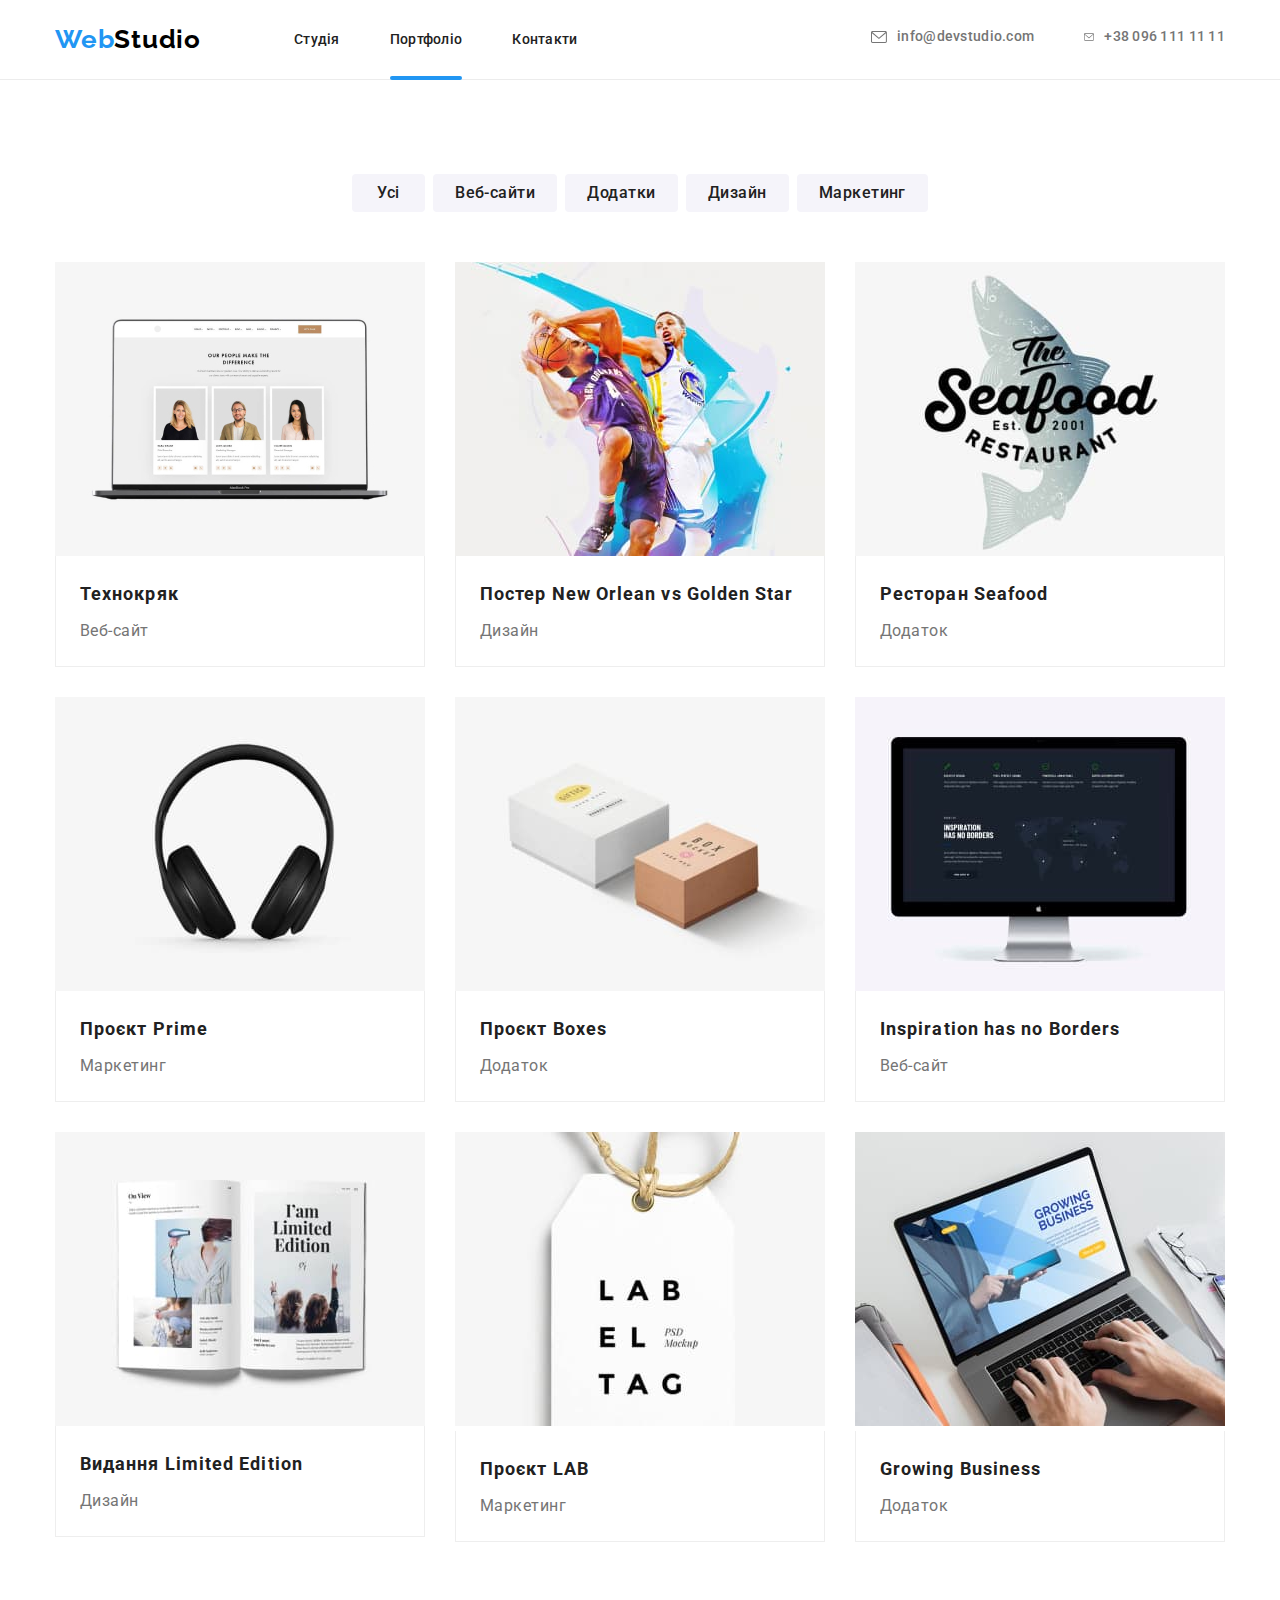
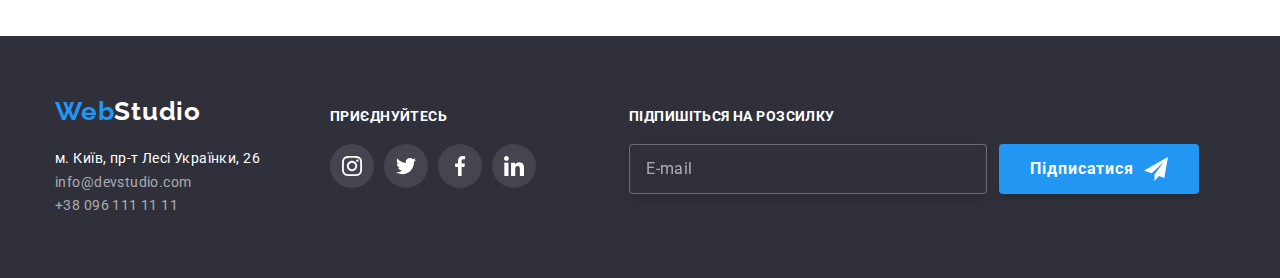
==== portfolio.html @ 24c3b8b3 "added BEM" ====
<!DOCTYPE html>
<html lang="uk">
  <head>
    <meta charset="UTF-8" />
    <meta http-equiv="X-UA-Compatible" content="IE=edge" />
    <meta name="viewport" content="width=device-width, initial-scale=1.0" />
    <title>Портфолио</title>
    <link rel="preconnect" href="https://fonts.googleapis.com" />
    <link rel="preconnect" href="https://fonts.gstatic.com" crossorigin />
    <link
      href="https://fonts.googleapis.com/css2?family=Raleway:wght@700&family=Roboto:wght@400;500;700;900&family=Tangerine:wght@700&display=swap"
      rel="stylesheet"
    />
    <link
      rel="stylesheet"
      href="https://cdnjs.cloudflare.com/ajax/libs/modern-normalize/1.1.0/modern-normalize.min.css"
    />
    <link rel="stylesheet" href="./css/styles.css" />
  </head>
  <body class="page-body">
    <!-- Шапка -->
    <header class="page-header">
      <div class="container main-nav">
        <a href="/" class="main-nav__logo logo-link">
          <span class="main-nav__logo-accent">Web</span>Studio</a
        >
        <nav class="header-nav">
          <ul class="nav-list list">
            <li class="nav-list__item">
              <a href="./index.html" class="nav-list__link link">Студія</a>
            </li>
            <li class="nav-list__item">
              <a href="/portfolio.html" class="nav-list__link link current"
                >Портфоліо</a
              >
            </li>
            <li class="nav-list__item">
              <a href="#" class="nav-list__link link">Контакти</a>
            </li>
          </ul>
        </nav>
        <ul class="contact-list list">
          <li class="contact-list__item">
            <a
              class="contact-list__mail-link contact-list__icon link"
              href="mailto:info@devstudio.com"
            >
              <svg
                class="contact-list__header-icon contact-list__icon-mail"
                width="16"
                height="12"
              >
                <use href="./images/icons.svg#icon-mail"></use>
              </svg>
              <span>info@devstudio.com</span></a
            >
          </li>
          <li class="contact-list__item">
            <a
              class="contact-list__tel-link contact-list__icon link"
              href="tel:+380961111111"
            >
              <svg
                class="contact-list__header-icon contact-list__icon-tel"
                width="16"
                height="12"
              >
                <use href="./images/icons.svg#icon-mail"></use>
              </svg>
              <span>+38 096 111 11 11</span></a
            >
          </li>
        </ul>
      </div>
    </header>
    <main>
      <!-- Герой -->
      <section class="section-progects section">
        <div class="container">
          <h1 class="section-filter-title visually-hidden">Фільтр</h1>
          <ul class="section-filter-list list">
            <li class="item">
              <button class="filter-button all link" type="button">Усі</button>
            </li>
            <li class="item">
              <button class="filter-button link" type="button">
                Веб-сайти
              </button>
            </li>
            <li class="item">
              <button class="filter-button link" type="button">Додатки</button>
            </li>
            <li class="item">
              <button class="filter-button link" type="button">Дизайн</button>
            </li>
            <li class="item">
              <button class="filter-button link" type="button">
                Маркетинг
              </button>
            </li>
          </ul>
          <ul class="progects-list list">
            <li class="progects-item-list item">
              <a class="progect-link link" href="#">
                <div class="overlay">
                  <img
                    class="progect-list-img"
                    src="./images/image1.jpg"
                    alt="Технокряк"
                    width="370"
                  />
                  <p class="overlay-text">
                    Ресурс пропонує комплексні пропозиції з різним рівнем
                    функціоналу та сервісів. Все це дозволить відвідувачу
                    отримати вичерпні відомості про компанію чи приватну особу.
                  </p>
                </div>
                <div class="img-description">
                  <h2 class="progect-list-title link">Технокряк</h2>
                  <p class="progect-list-text">Веб-сайт</p>
                </div>
              </a>
            </li>
            <li class="progects-item-list item">
              <a class="progect-link link" href="#">
                <div class="overlay">
                  <img
                    class="progect-list-img"
                    src="./images/image2.jpg"
                    alt="Постер"
                    width="370"
                  />
                  <p class="overlay-text">
                    Ресурс пропонує комплексні пропозиції з різним рівнем
                    функціоналу та сервісів. Все це дозволить відвідувачу
                    отримати вичерпні відомості про компанію чи приватну особу.
                  </p>
                </div>
                <div class="img-description">
                  <h2 class="progect-list-title link">
                    Постер New Orlean vs Golden Star
                  </h2>
                  <p class="progect-list-text">Дизайн</p>
                </div>
              </a>
            </li>
            <li class="progects-item-list item">
              <a class="progect-link link" href="#">
                <div class="overlay">
                  <img
                    class="progect-list-img"
                    src="./images/image3.jpg"
                    alt="Ресторан Seafood"
                    width="370"
                  />
                  <p class="overlay-text">
                    Ресурс пропонує комплексні пропозиції з різним рівнем
                    функціоналу та сервісів. Все це дозволить відвідувачу
                    отримати вичерпні відомості про компанію чи приватну особу.
                  </p>
                </div>
                <div class="img-description">
                  <h2 class="progect-list-title link">Ресторан Seafood</h2>
                  <p class="progect-list-text">Додаток</p>
                </div>
              </a>
            </li>
            <li class="progects-item-list item">
              <a class="progect-link link" href="#">
                <div class="overlay">
                  <img
                    class="progect-list-img"
                    src="./images/image4.jpg"
                    alt="Проєкт Prime"
                    width="370"
                  />
                  <p class="overlay-text">
                    Ресурс пропонує комплексні пропозиції з різним рівнем
                    функціоналу та сервісів. Все це дозволить відвідувачу
                    отримати вичерпні відомості про компанію чи приватну особу.
                  </p>
                </div>
                <div class="img-description">
                  <h2 class="progect-list-title link">Проєкт Prime</h2>
                  <p class="progect-list-text">Маркетинг</p>
                </div>
              </a>
            </li>
            <li class="progects-item-list item">
              <a class="progect-link link" href="#">
                <div class="overlay">
                  <img
                    class="progect-list-img"
                    src="./images/image5.jpg"
                    alt="Проєкт Boxes"
                    width="370"
                  />
                  <p class="overlay-text">
                    Ресурс пропонує комплексні пропозиції з різним рівнем
                    функціоналу та сервісів. Все це дозволить відвідувачу
                    отримати вичерпні відомості про компанію чи приватну особу.
                  </p>
                </div>
                <div class="img-description">
                  <h2 class="progect-list-title link">Проєкт Boxes</h2>
                  <p class="progect-list-text">Додаток</p>
                </div>
              </a>
            </li>
            <li class="progects-item-list item">
              <a class="progect-link link" href="#">
                <div class="overlay">
                  <img
                    class="progect-list-img"
                    src="./images/image6.jpg"
                    alt="Inspiration"
                    width="370"
                  />
                  <p class="overlay-text">
                    Ресурс пропонує комплексні пропозиції з різним рівнем
                    функціоналу та сервісів. Все це дозволить відвідувачу
                    отримати вичерпні відомості про компанію чи приватну особу.
                  </p>
                </div>
                <div class="img-description">
                  <h2 class="progect-list-title link">
                    Inspiration has no Borders
                  </h2>
                  <p class="progect-list-text">Веб-сайт</p>
                </div>
              </a>
            </li>
            <li class="progects-item-list item">
              <a class="progect-link link" href="#">
                <div class="overlay">
                  <img
                    class="progect-list-img"
                    src="./images/image7.jpg"
                    alt=""
                    width="370"
                  />
                  <p class="overlay-text">
                    Ресурс пропонує комплексні пропозиції з різним рівнем
                    функціоналу та сервісів. Все це дозволить відвідувачу
                    отримати вичерпні відомості про компанію чи приватну особу.
                  </p>
                </div>
                <div class="img-description">
                  <h2 class="progect-list-title link">
                    Видання Limited Edition
                  </h2>
                  <p class="progect-list-text">Дизайн</p>
                </div>
              </a>
            </li>
            <li class="progects-item-list item">
              <a class="progect-link link" href="/">
                <div class="overlay">
                  <img src="./images/image8.jpg" alt="Проєкт LAB" width="370" />
                  <p class="overlay-text">
                    Ресурс пропонує комплексні пропозиції з різним рівнем
                    функціоналу та сервісів. Все це дозволить відвідувачу
                    отримати вичерпні відомості про компанію чи приватну особу.
                  </p>
                </div>
                <div class="img-description">
                  <h2 class="progect-list-title">Проєкт LAB</h2>
                  <p class="progect-list-text">Маркетинг</p>
                </div>
              </a>
            </li>
            <li class="progects-item-list item">
              <a class="progect-link link" href="#">
                <div class="overlay">
                  <img
                    src="./images/image9.jpg"
                    alt="Growing Business"
                    width="370"
                  />
                  <p class="overlay-text">
                    Ресурс пропонує комплексні пропозиції з різним рівнем
                    функціоналу та сервісів. Все це дозволить відвідувачу
                    отримати вичерпні відомості про компанію чи приватну особу.
                  </p>
                </div>
                <div class="img-description">
                  <h2 class="progect-list-title link">Growing Business</h2>
                  <p class="progect-list-text">Додаток</p>
                </div>
              </a>
            </li>
          </ul>
        </div>
      </section>
    </main>

    <footer class="page-footer">
      <div class="container">
        <div class="page-footer__address-block">
          <a href="/" class="page-footer__logo-link logo-link">
            <span class="page-footer__logo-accent">Web</span
            ><span class="page-footer__second-part-logo">Studio</span>
          </a>
          <address class="footer-address">
            <ul class="footer-address__list list">
              <li>
                <a
                  class="footer-address__text-link link"
                  href="https://goo.gl/maps/xzUhMAHxMRx1ZoJVA"
                  target="_blank"
                  rel="noopener noreferrer nofollow"
                  >м. Київ, пр-т Лесі Українки, 26</a
                >
              </li>
              <li>
                <a
                  class="footer-address__mail-link link"
                  href="mailto:info@devstudio.com"
                  >info@devstudio.com</a
                >
              </li>
              <li>
                <a
                  class="footer-address__tel-link link"
                  href="tel:+380961111111"
                  >+38 096 111 11 11</a
                >
              </li>
            </ul>
          </address>
        </div>
        <div class="footer-icons">
          <h2 class="footer-icon-text">приєднуйтесь</h2>
          <ul class="footer-list list">
            <li class="icon-list list">
              <a class="icon-link link" href="">
                <svg
                  class="social-icons__icon social-icons__icon--white"
                  width="20"
                  height="20"
                >
                  <use href="./images/icons.svg#icon-instagram"></use>
                </svg>
              </a>
            </li>
            <li class="icon-list list">
              <a class="icon-link link" href="">
                <svg
                  class="social-icons__icon social-icons__icon--white"
                  width="20"
                  height="20"
                >
                  <use href="./images/icons.svg#icon-twitter"></use>
                </svg>
              </a>
            </li>
            <li class="icon-list list">
              <a class="icon-link link" href="">
                <svg
                  class="social-icons__icon social-icons__icon--white"
                  width="20"
                  height="20"
                >
                  <use href="./images/icons.svg#icon-facebook"></use>
                </svg>
              </a>
            </li>
            <li class="icon-list list">
              <a class="icon-link link" href="">
                <svg
                  class="social-icons__icon social-icons__icon--white"
                  width="20"
                  height="20"
                >
                  <use href="./images/icons.svg#icon-linkedin"></use>
                </svg>
              </a>
            </li>
          </ul>
        </div>
        <div class="footer-join">
          <h2 class="footer-join-text">Підпишіться на розсилку</h2>
          <div class="input-field">
            <input type="email" placeholder="E-mail" class="input-footer" />
            <button type="button" class="button button-join">
              <span class="text-join">Підписатися</span>
              <svg class="footer-icon-send" width="24" height="24">
                <use href="./images/icons.svg#icon-send"></use>
              </svg>
            </button>
          </div>
        </div>
      </div>
    </footer>
  </body>
</html>
---- css/styles.css ----
/* основной цвет текста #212121 */
/* вторичный цвет текста #757575  */
/* акцент #2196F3  */
/* черный #000000 */
/* белый основной #FFFFFF  */
/* белый вторичный  rgba(255, 255, 255, 0.6) */
/* вторичный цвет фона #F5F4FA */
/* основной цвет фона  #F5F5F5 */
/*вторичный цвет фона для героя #2F303A */

/* General styles */
:root {
  --primary-text-color: #212121;
  --secondary-text-color: #757575;
  --accent-color: #2196f3;
  --primary-bg-color: #f5f5f5;
  --secondary-bg-color: #f5f4fa;
  --tertiary-bg-color: #2f303a;
  --primary-white-color: #ffffff;
  --primary-black-color: #000000;
  --secondary-white-color: rgba(255, 255, 255, 0.6);
  --specific-ident: 10px;
  --img-ident: 30px;
  --icon-bg: #afb1b8;
  --border: 1px solid #eeeeee;
}
h1,
h2,
h3,
p {
  margin: 0;
}

.page-body {
  color: var(--primary-text-color);
  font-family: "Roboto", sans-serif;
}
.container {
  max-width: 1200px;
  margin: 0 auto;
  padding-left: 15px;
  padding-right: 15px;
}

.section {
  padding: 94px 0;
}

.link,
.logo-link {
  text-decoration: none;
}

.list {
  list-style: none;
  padding-left: 0;
  margin: 0;
}

/* Main nav */

.main-nav {
  display: flex;
  align-items: center;
  white-space: nowrap;
}

.page-header {
  border-bottom: 1px solid #ececec;
}
.page-header .container {
  background-color: var(--primary-white-color);
}

.nav-list__link {
  color: var(--accent-color);
  position: relative;
}

.current.nav-list__link::after {
  content: "";
  display: block;
  height: 4px;
  width: 100%;
  position: absolute;
  bottom: -1px;

  background-color: var(--accent-color);
  border-radius: 2px;
}

/* Logo */
.main-nav__logo {
  font-weight: 700;
  font-size: 26px;
  line-height: 1.19;

  letter-spacing: 0.03em;
  color: var(--primary-black-color);
  font-family: "Raleway";
  font-style: normal;
}

.main-nav__logo-accent {
  color: var(--accent-color);
}

/* Header-nav */

.nav-list {
  display: flex;
  margin-left: 93px;
}

.nav-list .nav-list__item:not(:last-child) {
  margin-right: 50px;
}

.nav-list__link {
  display: block;
  padding-top: 32px;
  padding-bottom: 31px;

  font-weight: 500;
  font-size: 14px;
  line-height: 1.14;
  letter-spacing: 0.02em;
  color: var(--primary-text-color);

  transition: color 250ms cubic-bezier(0.4, 0, 0.2, 1);
}
.link:hover {
  color: var(--accent-color);
}
.link:focus {
  color: var(--accent-color);
}

/* Contacts */

.contact-list {
  display: flex;
  margin-left: auto;
}

.contact-list__tel-link {
  padding-left: 50px;
}

.contact-list__mail-link,
.contact-list__tel-link {
  font-weight: 500;
  font-size: 14px;
  line-height: 1.14;
  letter-spacing: 0.02em;
  color: var(--secondary-text-color);
}

.header-portfolio {
  background-color: var(--primary-white-color);
}

.contact-list__header-icon {
  margin-right: 10px;
  align-self: center;
}
.contact-list__icon-mail {
  width: 16px;
  height: 12px;
}
.contact-list__icon-tel {
  width: 10px;
  height: 16px;
}

.contact-list__icon {
  display: inline-flex;
  fill: var(--secondary-text-color);
  transition: color 250ms cubic-bezier(0.4, 0, 0.2, 1),
    fill 250ms cubic-bezier(0.4, 0, 0.2, 1);
}

.contact-list__icon:hover,
.contact-list__icon:focus {
  fill: var(--accent-color);
}
/* Hero */

.hero.centered {
  max-width: 1600px;
  margin: 0 auto;

  background-color: var(--tertiary-bg-color);
  text-align: center;
  padding: 200px 0;
  background-image: linear-gradient(
      to right,
      rgba(47, 48, 58, 0.4),
      rgba(47, 48, 58, 0.4)
    ),
    url(../images/hero-bg.jpg);
  background-position: center;
  background-repeat: no-repeat;
}

.visually-hidden {
  position: absolute;
  white-space: nowrap;
  width: 1px;
  height: 1px;
  overflow: hidden;
  border: 0;
  padding: 0;
  clip: rect(0 0 0 0);
  clip-path: inset(50%);
  margin: -1px;
}

.hero__title {
  font-weight: 900;
  font-size: 44px;
  line-height: 1.36;
  text-align: center;
  letter-spacing: 0.06em;
  text-transform: uppercase;
  color: var(--primary-white-color);

  margin: 0 auto 30px;
  max-width: 696px;
}

.button {
  background-color: var(--accent-color);
  border: none;
}
.hero__button {
  font-weight: 700;
  font-size: 16px;
  line-height: 1.88;

  align-items: center;
  letter-spacing: 0.06em;
  color: var(--primary-white-color);
  font-family: inherit;

  padding: 10px 32px;
  min-width: 216px;
  border-radius: 4px;
  margin: auto;

  box-shadow: 0px 4px 4px rgba(0, 0, 0, 0.15);
  border-radius: 4px;
  cursor: pointer;
}

/* Features */

.features-icons {
  display: flex;
  height: 120px;
  width: 270px;
  background-color: var(--secondary-bg-color);
  justify-content: center;
  align-items: center;
  margin-bottom: 30px;
}

.features-icons__icon {
  display: inline-block;
}

.section-features__list {
  display: flex;
}

.section-features__list .section-features__item:not(:last-child) {
  margin-right: 30px;
}

.section-features__title {
  font-size: 14px;
  line-height: 1.14;
  letter-spacing: 0.03em;
  text-transform: uppercase;
  color: var(--primary-text-color);
  margin-top: 0;
  margin-bottom: var(--specific-ident);
}

.section-features__text {
  font-size: 14px;
  line-height: 1.71;
  letter-spacing: 0.03em;
  color: var(--secondary-text-color);
}

/* Section Work */
.section-work {
  padding-top: 0;
}

.section-work__list {
  display: flex;
  padding-top: 0;
}

.section-work__list .section-work__item:not(:last-child) {
  margin-right: 30px;
}

.section-work__title {
  font-size: 36px;
  line-height: 1.17;
  text-align: center;
  letter-spacing: 0.03em;
  color: var(--primary-text-color);

  margin-bottom: 50px;
}

.section-work__img {
  display: block;
}

.thumb {
  position: relative;
}

.section-work__img-title {
  position: absolute;
  bottom: 0;

  display: flex;
  align-items: center;
  justify-content: center;
  width: 370px;
  height: 70px;
  background-color: rgba(47, 48, 58, 0.8);

  font-weight: 700;
  font-size: 14px;
  line-height: 1.1428px;
  text-align: center;
  letter-spacing: 0.03em;
  text-transform: uppercase;

  color: var(--primary-white-color);
}

/* Our team */

.section-team {
  background-color: var(--secondary-bg-color);
}

.team-list {
  display: flex;
}

.team-list .social-icons {
  display: flex;
  justify-content: center;
  margin-bottom: 30px;
}

.social-icons__icon {
  fill: var(--icon-bg);
}

.team-list .social-icons__item {
  width: 44px;
  height: 44px;
}

.team-list .social-icons__link {
  width: 100%;
  height: 100%;
  display: flex;
  align-items: center;
  justify-content: center;
  border-radius: 50%;
  background-color: var(--primary-white-color);

  transition: background-color 250ms cubic-bezier(0.4, 0, 0.2, 1),
    fill 250ms cubic-bezier(0.4, 0, 0.2, 1);
}

.social-icons .social-icons__link:hover,
.social-icons .social-icons__link:focus {
  background-color: var(--accent-color);
}
.social-icons__link:hover .social-icons__icon,
.social-icons__link:focus .social-icons__icon {
  fill: var(--primary-white-color);
}

.team-list .social-icons__item:not(:last-child) {
  margin-right: 10px;
}

.team-list .team-list__item:not(:last-child) {
  margin-right: 30px;
}

.section-team .centered {
  padding-top: 94px;
  padding-bottom: 94px;
  text-align: center;
}
.section-team__title {
  font-size: 36px;
  line-height: 1.17;
  text-align: center;
  letter-spacing: 0.03em;
  color: var(--primary-text-color);
  margin-bottom: 50px;
}

.team-list__img {
  margin-bottom: var(--img-ident);
}

.team-list__pre-title {
  font-weight: 500;
  font-size: 16px;
  line-height: 1.19;
  text-align: center;
  letter-spacing: 0.03em;
  color: var(--primary-text-color);

  margin-bottom: var(--specific-ident);
}

.team-list__text {
  font-size: 16px;
  line-height: 1.19;
  text-align: center;
  letter-spacing: 0.03em;
  color: var(--secondary-text-color);

  padding-bottom: 16px;
}

.team-list__item {
  background-color: var(--primary-white-color);
  box-shadow: 0px 1px 3px rgba(0, 0, 0, 0.12), 0px 1px 1px rgba(0, 0, 0, 0.14),
    0px 2px 1px rgba(0, 0, 0, 0.2);
  border-radius: 0px 0px 4px 4px;
}

/* Clietns */

.clients.centered {
  padding: 94px 0;
}

.clients .clients__title {
  font-size: 36px;
  line-height: 1.16;
  text-align: center;
  letter-spacing: 0.03em;
  color: var(--primary-text-color);
  margin-bottom: 50px;
}

.cliets-list {
  display: flex;
  justify-content: center;
}

.clients-list__link {
  display: flex;
  width: 170px;
  height: 92px;
  border: 1px solid #afb1b8;
  border-radius: 4px;
  justify-content: center;
  align-items: center;
  fill: var(--icon-bg);

  transition: fill 250ms cubic-bezier(0.4, 0, 0.2, 1);
}

.clients-list__link:hover,
.clients-list__link:focus {
  fill: #2196f3;
  border: 1px solid #2196f3;
  border-radius: 4px;
}

.clients-list__item:not(:last-child) {
  margin-right: 30px;
}

/* footer */
.page-footer {
  background: var(--tertiary-bg-color);
  padding-top: 60px;
  padding-bottom: 60px;
}

.page-footer__logo-link {
  font-family: "Raleway";
  font-style: normal;
  font-weight: 700;
  font-size: 26px;
  line-height: 1.19;
  letter-spacing: 0.03em;
}

.page-footer__logo-accent {
  color: var(--accent-color);
}
.page-footer__second-part-logo {
  color: var(--primary-white-color);
}

.page-footer__address-block {
  margin-right: 70px;
}

.footer-address {
  font-family: "Roboto";
  font-style: normal;
  padding-top: 20px;
}

.footer-address__text-link {
  font-weight: 400;
  font-size: 14px;
  line-height: 1.71;
  letter-spacing: 0.03em;
  color: var(--primary-white-color);
}

.footer-address__mail-link {
  font-weight: 400;
  font-size: 14px;
  line-height: 1.71;

  letter-spacing: 0.03em;
  color: var(--secondary-white-color);

  margin-bottom: 9px;
}

.footer-address__tel-link {
  font-weight: 400;
  font-size: 14px;
  line-height: 1.71;

  letter-spacing: 0.03em;
  color: var(--secondary-white-color);
  margin-bottom: 60px;
}

.footer-icon-text {
  font-family: "Roboto";
  font-style: normal;
  font-weight: 700;
  font-size: 14px;
  line-height: 16px;
  letter-spacing: 0.03em;
  text-transform: uppercase;
  color: var(--primary-white-color);

  margin-bottom: 20px;
}

.footer-list {
  display: flex;
}

.footer-list .icon-list:not(:last-child) {
  margin-right: 10px;
}

.footer-list .icon-link {
  width: 44px;
  height: 44px;
  display: flex;
  background-color: rgba(255, 255, 255, 0.1);
  align-items: center;
  justify-content: center;
  border-radius: 50%;

  transition: background-color 250ms cubic-bezier(0.4, 0, 0.2, 1),
    fill 250ms cubic-bezier(0.4, 0, 0.2, 1);
}

.page-footer .container {
  display: flex;
}

.footer-icons {
  padding-top: 12px;
  margin-right: 93px;
}

.social-icons__icon--white {
  fill: var(--primary-white-color);
}

.icon-link:hover .social-icon,
.icon-link:focus .social-icon {
  fill: var(--primary-white-color);
}
.icon-link:hover,
.icon-link:focus {
  background-color: var(--accent-color);
}
/* Portfolio */

.section-filter-list {
  display: flex;
  justify-content: center;
  margin-bottom: 50px;
}
.section-filter-list .item:not(:last-child) {
  margin-right: 8px;
}

.filter-button {
  background: var(--secondary-bg-color);
  font-weight: 500;
  font-size: 16px;
  line-height: 1.63;
  text-align: center;
  letter-spacing: 0.03em;
  color: var(--primary-text-color);

  border: none;
  cursor: pointer;

  min-width: 73px;
  padding: 6px 22px;

  background: #f5f4fa;
  border-radius: 4px;
}

.filter-button.link {
  color: var(--primary-text-color);
  background-color: #f5f4fa;
  transition: color 250ms cubic-bezier(0.4, 0, 0.2, 1),
    background-color 250ms cubic-bezier(0.4, 0, 0.2, 1);
}

.filter-button.link:hover,
.filter-button.link:focus {
  background-color: var(--accent-color);
  color: var(--primary-white-color);
  box-shadow: 0px 3px 1px rgba(0, 0, 0, 0.1), 0px 1px 2px rgba(0, 0, 0, 0.08),
    0px 2px 2px rgba(0, 0, 0, 0.12);
  border-radius: 4px;
}

/* Progects */

.section-progects {
  background-color: var(--primary-white-color);
}

.progects-list {
  display: flex;
  flex-wrap: wrap;
  width: 1170px;
  margin: auto;
}

.progects-list .item {
  width: calc((100% - 60px) / 3);
  margin-bottom: 30px;
  margin-right: 30px;
  width: 370px;
}

.progects-list .item:nth-child(3n) {
  margin-right: 0;
}

.progects-list .item:nth-last-child(-n + 3) {
  margin-bottom: 0;
}

.progects-item-list:hover,
.progects-item-list:focus {
  box-shadow: 0px 1px 1px rgba(0, 0, 0, 0.12), 0px 4px 4px rgba(0, 0, 0, 0.06),
    1px 4px 6px rgba(0, 0, 0, 0.16);
}

.progects-item-list {
  background-color: var(--primary-white-color);
}

.img-description {
  padding: 20px 24px;
  border-bottom: var(--border);
  border-left: var(--border);
  border-right: var(--border);
}

.overlay {
  display: block;
  position: relative;
  overflow: hidden;
}

.progect-list-img {
  display: block;
}

.overlay-text {
  position: absolute;
  width: 370px;
  height: 294px;
  padding: 63px 24px;

  bottom: 0;
  left: 0;
  font-size: 18px;
  line-height: 1.5555;
  letter-spacing: 0.03em;
  color: var(--primary-white-color);
  background-color: rgba(33, 150, 243, 0.9);
  transform: translateY(100%);
  transition: transform 250ms cubic-bezier(0.4, 0, 0.2, 1);
}

.progects-list .progect-link:hover .overlay-text,
.progects-list .progect-link:focus .overlay-text {
  transform: translateY(0);
  transition: transform 250ms cubic-bezier(0.4, 0, 0.2, 1);
}

.progect-list-title {
  font-size: 18px;
  line-height: 2;
  letter-spacing: 0.06em;
  color: var(--primary-text-color);

  margin-bottom: 4px;
}

.progect-list-text {
  font-size: 16px;
  line-height: 1.88;
  letter-spacing: 0.03em;
  color: var(--secondary-text-color);
}

.modal-backdrop {
  position: fixed;
  top: 0;
  bottom: 0;
  left: 0;
  right: 0;
  background-color: rgba(0, 0, 0, 0.2);
  transition: opacity 250ms cubic-bezier(0.4, 0, 0.2, 1),
    visibility 250ms cubic-bezier(0.4, 0, 0.2, 1);
}

.modal {
  width: 528px;
  height: 581px;
  top: 50%;
  left: 50%;
  position: relative;

  background-color: var(--primary-white-color);
  border-radius: 4px;
  box-shadow: 0px 1px 3px rgba(0, 0, 0, 0.12), 0px 1px 1px rgba(0, 0, 0, 0.14),
    0px 2px 1px rgba(0, 0, 0, 0.2);
  transform: translate(-50%, -50%) scale(1);
  transition: transform 250ms cubic-bezier(0.4, 0, 0.2, 1);
}

.modal-backdrop .is-hidden .modal {
  transform: translate(-50%, -50%) scale(0.5);
}

.modal .close-sign {
  position: absolute;
  display: flex;
  width: 30px;
  height: 30px;
  border: 1px solid rgba(0, 0, 0, 0.1);
  border-radius: 50%;
  justify-content: center;
  align-items: center;
  cursor: pointer;
  right: 8px;
  top: 8px;
  transition: fill 250ms cubic-bezier(0.4, 0, 0.2, 1);
}

.close-sign:hover {
  fill: #2196f3;
}

.is-hidden {
  visibility: hidden;
  opacity: 0;
  pointer-events: none;
}

.modal-form {
  padding: 40px;
}

.modal-text {
  font-weight: 700;
  font-size: 20px;
  line-height: 1.15;
  text-align: center;
  letter-spacing: 0.03em;

  margin-bottom: 30px;
}

.modal-input {
  width: 100%;
  height: 40px;
  margin-bottom: 28px;
  padding: 11px 12px;

  font-size: 12px;
  line-height: 1.1666;
  letter-spacing: 0.01em;
  color: var(--primary-text-color);

  border: 1px solid rgba(33, 33, 33, 0.2);
  border-radius: 4px;
  padding-left: 30px;
  transition: border 250ms cubic-bezier(0.4, 0, 0.2, 1);
}

.modal-input:focus {
  outline-style: none;
  border: 1px solid var(--accent-color);
}

.modal-input:focus + .input-icon {
  fill: var(--accent-color);
}

.modal-button {
  display: flex;
  align-items: center;
  justify-content: center;
  margin: auto;
  padding-top: 10px;
  padding-right: 52px;
  padding-bottom: 10px;
  padding-left: 52px;

  font-weight: 700;
  font-size: 16px;
  line-height: 1.87;
  letter-spacing: 0.06em;
  color: var(--primary-white-color);
  background-color: var(--accent-color);
  box-shadow: 0px 4px 4px rgba(0, 0, 0, 0.15);
  border-radius: 4px;
  border: none;
  cursor: pointer;
}

.modal-label {
  display: block;
  margin-bottom: 4px;
  font-size: 12px;
  line-height: 1.1666;
  letter-spacing: 0.01em;
  color: var(--secondary-text-color);
}

.modal-textarea {
  padding: 12px 16px;
  width: 100%;
  height: 120px;
  resize: none;
  border: 1px solid rgba(33, 33, 33, 0.2);
  border-radius: 4px;
  margin-bottom: 20px;
  transition: border 250ms cubic-bezier(0.4, 0, 0.2, 1);

  font-size: 12px;
  line-height: 1.1666;
  letter-spacing: 0.01em;
  color: var(--primary-text-color);
}

.modal-textarea::placeholder {
  font-size: 12px;
  line-height: 1.1666;
  letter-spacing: 0.01em;
  color: rgba(117, 117, 117, 0.5);
}

.input-wrapper {
  position: relative;
  margin-bottom: 10px;
}

.input-wrapper input {
  margin-bottom: 0;
}

.input-icon {
  position: absolute;
  left: 12px;
  top: 50%;
  transform: translateY(-50%);
  transition: fill 250ms cubic-bezier(0.4, 0, 0.2, 1);
}

.modal-textarea:focus {
  outline-style: none;
  border: 1px solid var(--accent-color);
}

.checkbox-agree {
  font-size: 14px;
  line-height: 1.7142;
  letter-spacing: 0.03em;
  color: var(--secondary-text-color);
}

.checkbox-agree {
  display: flex;
  align-items: center;
}
.checkbox-agree::before {
  display: flex;
  content: "";
  width: 16px;
  height: 15px;
  border: 2px solid var(--primary-text-color);
  border-radius: 2px;

  margin-right: 8px;
}
.checkbox-agree .checkbox-link {
  color: var(--accent-color);
}

.check-line input:checked + .checkbox-agree::before {
  background-color: var(--accent-color);
  border: none;
  background-image: url(../images/icon-check.svg);
  background-repeat: no-repeat;
  background-position: center;
}

.footer-join {
  padding-top: 12px;
}

.footer-join-text {
  font-size: 14px;
  line-height: 1.1428;
  letter-spacing: 0.03em;
  text-transform: uppercase;
  color: var(--primary-white-color);
  margin-bottom: 20px;
}

.input-footer {
  width: 358px;
  height: 50px;
  background-color: var(--tertiary-bg-color);
  outline-style: none;
  border: 1px solid rgba(255, 255, 255, 0.3);
  filter: drop-shadow(0px 4px 4px rgba(0, 0, 0, 0.15));
  border-radius: 4px;
  padding: 15px 16px;
  margin-right: 12px;

  font-size: 16px;
  line-height: 1.875;
  letter-spacing: 0.06em;
  color: var(--primary-white-color);
  transition: border 250ms cubic-bezier(0.4, 0, 0.2, 1);
}

.input-footer:focus {
  border: 1px solid var(--accent-color);
}

.input-footer::placeholder {
  font-size: 16px;
  line-height: 1.25;
  align-items: center;
  letter-spacing: 0.03em;
  color: rgba(255, 255, 255, 0.6);
}

.button-join {
  display: flex;
  justify-content: center;
  align-items: center;
  min-width: 200px;
  height: 50px;
  background: #2196f3;
  box-shadow: 0px 4px 4px rgba(0, 0, 0, 0.15);
  border-radius: 4px;
  cursor: pointer;
}

.text-join {
  font-weight: 700;
  font-size: 16px;
  line-height: 1.875;
  letter-spacing: 0.06em;
  color: var(--primary-white-color);
  padding-right: 10px;
}

.input-field {
  display: flex;
}
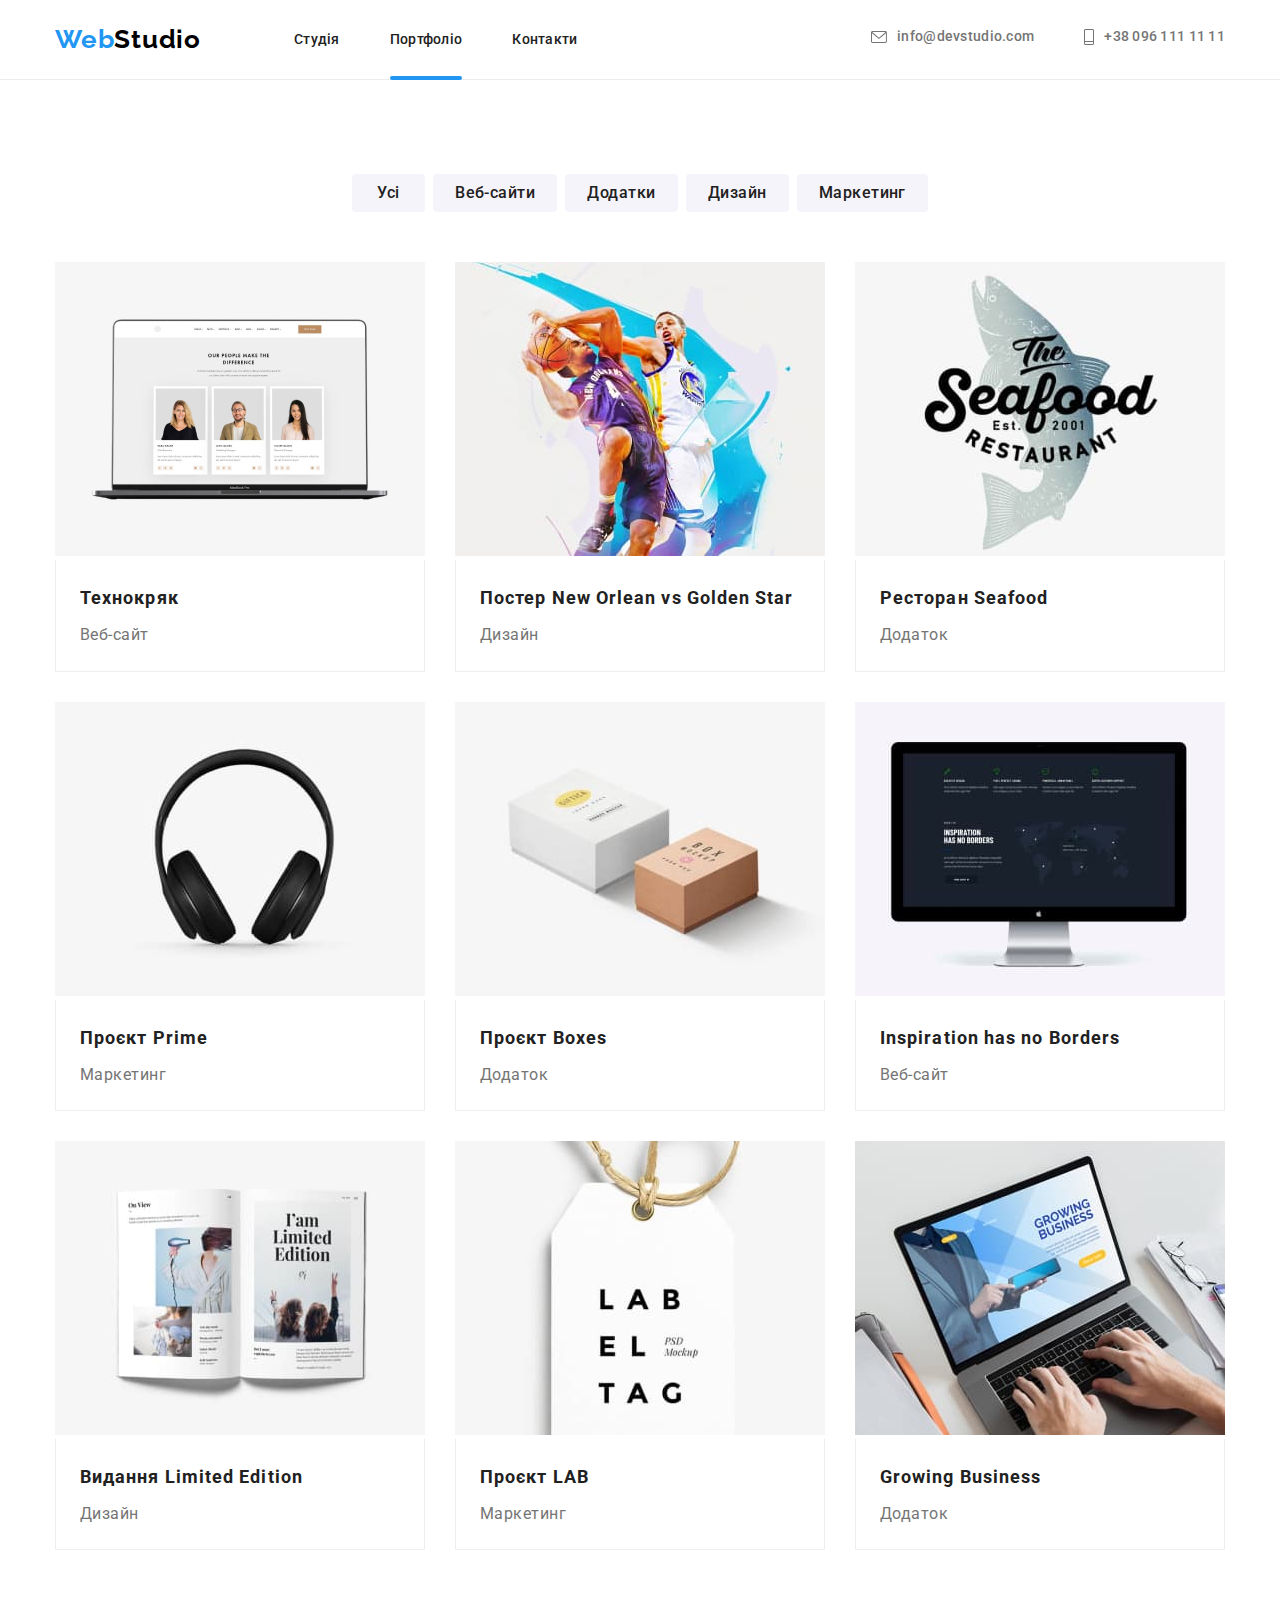
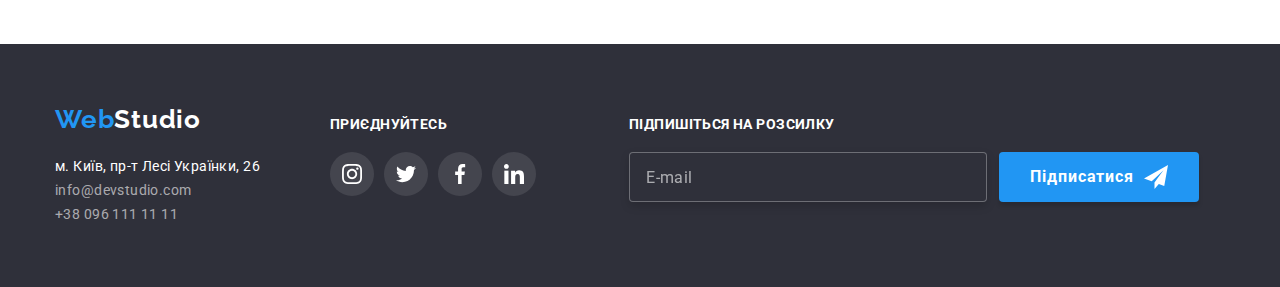
==== commit 6ed4f00c: "added BEM-classes" ====
--- a/portfolio.html
+++ b/portfolio.html
@@ -65,7 +65,7 @@
                 width="16"
                 height="12"
               >
-                <use href="./images/icons.svg#icon-mail"></use>
+                <use href="./images/icons.svg#icon-tel"></use>
               </svg>
               <span>+38 096 111 11 11</span></a
             >
@@ -75,217 +75,229 @@
     </header>
     <main>
       <!-- Герой -->
-      <section class="section-progects section">
+      <section class="progects section">
         <div class="container">
-          <h1 class="section-filter-title visually-hidden">Фільтр</h1>
-          <ul class="section-filter-list list">
-            <li class="item">
-              <button class="filter-button all link" type="button">Усі</button>
-            </li>
-            <li class="item">
-              <button class="filter-button link" type="button">
+          <h1 class="filter-title visually-hidden">Фільтр</h1>
+          <ul class="filter-list list">
+            <li class="filter-list__item">
+              <button class="filter-list__button all link" type="button">
+                Усі
+              </button>
+            </li>
+            <li class="filter-list__item">
+              <button class="filter-list__button link" type="button">
                 Веб-сайти
               </button>
             </li>
-            <li class="item">
-              <button class="filter-button link" type="button">Додатки</button>
-            </li>
-            <li class="item">
-              <button class="filter-button link" type="button">Дизайн</button>
-            </li>
-            <li class="item">
-              <button class="filter-button link" type="button">
+            <li class="filter-list__item">
+              <button class="filter-list__button link" type="button">
+                Додатки
+              </button>
+            </li>
+            <li class="filter-list__item">
+              <button class="filter-list__button link" type="button">
+                Дизайн
+              </button>
+            </li>
+            <li class="filter-list__item">
+              <button class="filter-list__button link" type="button">
                 Маркетинг
               </button>
             </li>
           </ul>
           <ul class="progects-list list">
-            <li class="progects-item-list item">
-              <a class="progect-link link" href="#">
-                <div class="overlay">
-                  <img
-                    class="progect-list-img"
+            <li class="progects-list__item">
+              <a class="progects-list__link link" href="#">
+                <div class="overlay">
+                  <img
+                    class="overlay__img"
                     src="./images/image1.jpg"
                     alt="Технокряк"
                     width="370"
                   />
-                  <p class="overlay-text">
-                    Ресурс пропонує комплексні пропозиції з різним рівнем
-                    функціоналу та сервісів. Все це дозволить відвідувачу
-                    отримати вичерпні відомості про компанію чи приватну особу.
-                  </p>
-                </div>
-                <div class="img-description">
-                  <h2 class="progect-list-title link">Технокряк</h2>
-                  <p class="progect-list-text">Веб-сайт</p>
-                </div>
-              </a>
-            </li>
-            <li class="progects-item-list item">
-              <a class="progect-link link" href="#">
-                <div class="overlay">
-                  <img
-                    class="progect-list-img"
+                  <p class="overlay__text">
+                    Ресурс пропонує комплексні пропозиції з різним рівнем
+                    функціоналу та сервісів. Все це дозволить відвідувачу
+                    отримати вичерпні відомості про компанію чи приватну особу.
+                  </p>
+                </div>
+                <div class="description">
+                  <h2 class="description__title link">Технокряк</h2>
+                  <p class="description__text">Веб-сайт</p>
+                </div>
+              </a>
+            </li>
+            <li class="progects-list__item">
+              <a class="progects-list__link link" href="#">
+                <div class="overlay">
+                  <img
+                    class="overlay__img"
                     src="./images/image2.jpg"
                     alt="Постер"
                     width="370"
                   />
-                  <p class="overlay-text">
-                    Ресурс пропонує комплексні пропозиції з різним рівнем
-                    функціоналу та сервісів. Все це дозволить відвідувачу
-                    отримати вичерпні відомості про компанію чи приватну особу.
-                  </p>
-                </div>
-                <div class="img-description">
-                  <h2 class="progect-list-title link">
+                  <p class="overlay__text">
+                    Ресурс пропонує комплексні пропозиції з різним рівнем
+                    функціоналу та сервісів. Все це дозволить відвідувачу
+                    отримати вичерпні відомості про компанію чи приватну особу.
+                  </p>
+                </div>
+                <div class="description">
+                  <h2 class="description__title link">
                     Постер New Orlean vs Golden Star
                   </h2>
-                  <p class="progect-list-text">Дизайн</p>
-                </div>
-              </a>
-            </li>
-            <li class="progects-item-list item">
-              <a class="progect-link link" href="#">
-                <div class="overlay">
-                  <img
-                    class="progect-list-img"
+                  <p class="description__text">Дизайн</p>
+                </div>
+              </a>
+            </li>
+            <li class="progects-list__item">
+              <a class="progects-list__link link" href="#">
+                <div class="overlay">
+                  <img
+                    class="overlay__img"
                     src="./images/image3.jpg"
                     alt="Ресторан Seafood"
                     width="370"
                   />
-                  <p class="overlay-text">
-                    Ресурс пропонує комплексні пропозиції з різним рівнем
-                    функціоналу та сервісів. Все це дозволить відвідувачу
-                    отримати вичерпні відомості про компанію чи приватну особу.
-                  </p>
-                </div>
-                <div class="img-description">
-                  <h2 class="progect-list-title link">Ресторан Seafood</h2>
-                  <p class="progect-list-text">Додаток</p>
-                </div>
-              </a>
-            </li>
-            <li class="progects-item-list item">
-              <a class="progect-link link" href="#">
-                <div class="overlay">
-                  <img
-                    class="progect-list-img"
+                  <p class="overlay__text">
+                    Ресурс пропонує комплексні пропозиції з різним рівнем
+                    функціоналу та сервісів. Все це дозволить відвідувачу
+                    отримати вичерпні відомості про компанію чи приватну особу.
+                  </p>
+                </div>
+                <div class="description">
+                  <h2 class="description__title link">Ресторан Seafood</h2>
+                  <p class="description__text">Додаток</p>
+                </div>
+              </a>
+            </li>
+            <li class="progects-list__item">
+              <a class="progects-list__link link" href="#">
+                <div class="overlay">
+                  <img
+                    class="overlay__img"
                     src="./images/image4.jpg"
                     alt="Проєкт Prime"
                     width="370"
                   />
-                  <p class="overlay-text">
-                    Ресурс пропонує комплексні пропозиції з різним рівнем
-                    функціоналу та сервісів. Все це дозволить відвідувачу
-                    отримати вичерпні відомості про компанію чи приватну особу.
-                  </p>
-                </div>
-                <div class="img-description">
-                  <h2 class="progect-list-title link">Проєкт Prime</h2>
-                  <p class="progect-list-text">Маркетинг</p>
-                </div>
-              </a>
-            </li>
-            <li class="progects-item-list item">
-              <a class="progect-link link" href="#">
-                <div class="overlay">
-                  <img
-                    class="progect-list-img"
+                  <p class="overlay__text">
+                    Ресурс пропонує комплексні пропозиції з різним рівнем
+                    функціоналу та сервісів. Все це дозволить відвідувачу
+                    отримати вичерпні відомості про компанію чи приватну особу.
+                  </p>
+                </div>
+                <div class="description">
+                  <h2 class="description__title link">Проєкт Prime</h2>
+                  <p class="description__text">Маркетинг</p>
+                </div>
+              </a>
+            </li>
+            <li class="progects-list__item">
+              <a class="progects-list__link link" href="#">
+                <div class="overlay">
+                  <img
+                    class="overlay__img"
                     src="./images/image5.jpg"
                     alt="Проєкт Boxes"
                     width="370"
                   />
-                  <p class="overlay-text">
-                    Ресурс пропонує комплексні пропозиції з різним рівнем
-                    функціоналу та сервісів. Все це дозволить відвідувачу
-                    отримати вичерпні відомості про компанію чи приватну особу.
-                  </p>
-                </div>
-                <div class="img-description">
-                  <h2 class="progect-list-title link">Проєкт Boxes</h2>
-                  <p class="progect-list-text">Додаток</p>
-                </div>
-              </a>
-            </li>
-            <li class="progects-item-list item">
-              <a class="progect-link link" href="#">
-                <div class="overlay">
-                  <img
-                    class="progect-list-img"
+                  <p class="overlay__text">
+                    Ресурс пропонує комплексні пропозиції з різним рівнем
+                    функціоналу та сервісів. Все це дозволить відвідувачу
+                    отримати вичерпні відомості про компанію чи приватну особу.
+                  </p>
+                </div>
+                <div class="description">
+                  <h2 class="description__title link">Проєкт Boxes</h2>
+                  <p class="description__text">Додаток</p>
+                </div>
+              </a>
+            </li>
+            <li class="progects-list__item">
+              <a class="progects-list__link link" href="#">
+                <div class="overlay">
+                  <img
+                    class="overlay__img"
                     src="./images/image6.jpg"
                     alt="Inspiration"
                     width="370"
                   />
-                  <p class="overlay-text">
-                    Ресурс пропонує комплексні пропозиції з різним рівнем
-                    функціоналу та сервісів. Все це дозволить відвідувачу
-                    отримати вичерпні відомості про компанію чи приватну особу.
-                  </p>
-                </div>
-                <div class="img-description">
-                  <h2 class="progect-list-title link">
+                  <p class="overlay__text">
+                    Ресурс пропонує комплексні пропозиції з різним рівнем
+                    функціоналу та сервісів. Все це дозволить відвідувачу
+                    отримати вичерпні відомості про компанію чи приватну особу.
+                  </p>
+                </div>
+                <div class="description">
+                  <h2 class="description__title link">
                     Inspiration has no Borders
                   </h2>
-                  <p class="progect-list-text">Веб-сайт</p>
-                </div>
-              </a>
-            </li>
-            <li class="progects-item-list item">
-              <a class="progect-link link" href="#">
-                <div class="overlay">
-                  <img
-                    class="progect-list-img"
+                  <p class="description__text">Веб-сайт</p>
+                </div>
+              </a>
+            </li>
+            <li class="progects-list__item">
+              <a class="progects-list__link link" href="#">
+                <div class="overlay">
+                  <img
+                    class="overlay__img"
                     src="./images/image7.jpg"
                     alt=""
                     width="370"
                   />
-                  <p class="overlay-text">
-                    Ресурс пропонує комплексні пропозиції з різним рівнем
-                    функціоналу та сервісів. Все це дозволить відвідувачу
-                    отримати вичерпні відомості про компанію чи приватну особу.
-                  </p>
-                </div>
-                <div class="img-description">
-                  <h2 class="progect-list-title link">
+                  <p class="overlay__text">
+                    Ресурс пропонує комплексні пропозиції з різним рівнем
+                    функціоналу та сервісів. Все це дозволить відвідувачу
+                    отримати вичерпні відомості про компанію чи приватну особу.
+                  </p>
+                </div>
+                <div class="description">
+                  <h2 class="description__title link">
                     Видання Limited Edition
                   </h2>
-                  <p class="progect-list-text">Дизайн</p>
-                </div>
-              </a>
-            </li>
-            <li class="progects-item-list item">
-              <a class="progect-link link" href="/">
-                <div class="overlay">
-                  <img src="./images/image8.jpg" alt="Проєкт LAB" width="370" />
-                  <p class="overlay-text">
-                    Ресурс пропонує комплексні пропозиції з різним рівнем
-                    функціоналу та сервісів. Все це дозволить відвідувачу
-                    отримати вичерпні відомості про компанію чи приватну особу.
-                  </p>
-                </div>
-                <div class="img-description">
-                  <h2 class="progect-list-title">Проєкт LAB</h2>
-                  <p class="progect-list-text">Маркетинг</p>
-                </div>
-              </a>
-            </li>
-            <li class="progects-item-list item">
-              <a class="progect-link link" href="#">
-                <div class="overlay">
-                  <img
+                  <p class="description__text">Дизайн</p>
+                </div>
+              </a>
+            </li>
+            <li class="progects-list__item">
+              <a class="progects-list__link link" href="/">
+                <div class="overlay">
+                  <img
+                    class="overlay__img"
+                    src="./images/image8.jpg"
+                    alt="Проєкт LAB"
+                    width="370"
+                  />
+                  <p class="overlay__text">
+                    Ресурс пропонує комплексні пропозиції з різним рівнем
+                    функціоналу та сервісів. Все це дозволить відвідувачу
+                    отримати вичерпні відомості про компанію чи приватну особу.
+                  </p>
+                </div>
+                <div class="description">
+                  <h2 class="description__title link">Проєкт LAB</h2>
+                  <p class="description__text">Маркетинг</p>
+                </div>
+              </a>
+            </li>
+            <li class="progects-list__item">
+              <a class="progects-list__link link" href="#">
+                <div class="overlay">
+                  <img
+                    class="overlay__img"
                     src="./images/image9.jpg"
                     alt="Growing Business"
                     width="370"
                   />
-                  <p class="overlay-text">
-                    Ресурс пропонує комплексні пропозиції з різним рівнем
-                    функціоналу та сервісів. Все це дозволить відвідувачу
-                    отримати вичерпні відомості про компанію чи приватну особу.
-                  </p>
-                </div>
-                <div class="img-description">
-                  <h2 class="progect-list-title link">Growing Business</h2>
-                  <p class="progect-list-text">Додаток</p>
+                  <p class="overlay__text">
+                    Ресурс пропонує комплексні пропозиції з різним рівнем
+                    функціоналу та сервісів. Все це дозволить відвідувачу
+                    отримати вичерпні відомості про компанію чи приватну особу.
+                  </p>
+                </div>
+                <div class="description">
+                  <h2 class="description__title link">Growing Business</h2>
+                  <p class="description__text">Додаток</p>
                 </div>
               </a>
             </li>
@@ -294,6 +306,7 @@
       </section>
     </main>
 
+    <!-- FOOTER -->
     <footer class="page-footer">
       <div class="container">
         <div class="page-footer__address-block">
@@ -330,10 +343,10 @@
           </address>
         </div>
         <div class="footer-icons">
-          <h2 class="footer-icon-text">приєднуйтесь</h2>
+          <h2 class="footer-icons__text">приєднуйтесь</h2>
           <ul class="footer-list list">
-            <li class="icon-list list">
-              <a class="icon-link link" href="">
+            <li class="footer-list__icon list">
+              <a class="footer-list__icon-link icon-link link" href="">
                 <svg
                   class="social-icons__icon social-icons__icon--white"
                   width="20"
@@ -343,8 +356,8 @@
                 </svg>
               </a>
             </li>
-            <li class="icon-list list">
-              <a class="icon-link link" href="">
+            <li class="footer-list__icon list">
+              <a class="footer-list__icon-link icon-link link" href="">
                 <svg
                   class="social-icons__icon social-icons__icon--white"
                   width="20"
@@ -354,8 +367,8 @@
                 </svg>
               </a>
             </li>
-            <li class="icon-list list">
-              <a class="icon-link link" href="">
+            <li class="footer-list__icon list">
+              <a class="footer-list__icon-link icon-link link" href="">
                 <svg
                   class="social-icons__icon social-icons__icon--white"
                   width="20"
@@ -365,8 +378,8 @@
                 </svg>
               </a>
             </li>
-            <li class="icon-list list">
-              <a class="icon-link link" href="">
+            <li class="footer-list__icon list">
+              <a class="footer-list__icon-link icon-link link" href="">
                 <svg
                   class="social-icons__icon social-icons__icon--white"
                   width="20"
@@ -379,12 +392,19 @@
           </ul>
         </div>
         <div class="footer-join">
-          <h2 class="footer-join-text">Підпишіться на розсилку</h2>
+          <h2 class="footer-join__text">Підпишіться на розсилку</h2>
           <div class="input-field">
-            <input type="email" placeholder="E-mail" class="input-footer" />
-            <button type="button" class="button button-join">
-              <span class="text-join">Підписатися</span>
-              <svg class="footer-icon-send" width="24" height="24">
+            <label class="input-field__label" for="join-input"></label>
+            <input
+              class="input-field__input-footer"
+              type="email"
+              name="join-input"
+              id="join-input"
+              placeholder="E-mail"
+            />
+            <button class="button-join button" type="submit">
+              <span class="button-join__text">Підписатися</span>
+              <svg class="button-join__icon-send" width="24" height="24">
                 <use href="./images/icons.svg#icon-send"></use>
               </svg>
             </button>
--- a/css/styles.css
+++ b/css/styles.css
@@ -269,15 +269,15 @@
   display: inline-block;
 }
 
-.section-features__list {
-  display: flex;
-}
-
-.section-features__list .section-features__item:not(:last-child) {
+.features__list {
+  display: flex;
+}
+
+.features__list .features__item:not(:last-child) {
   margin-right: 30px;
 }
 
-.section-features__title {
+.features__title {
   font-size: 14px;
   line-height: 1.14;
   letter-spacing: 0.03em;
@@ -287,7 +287,7 @@
   margin-bottom: var(--specific-ident);
 }
 
-.section-features__text {
+.features__text {
   font-size: 14px;
   line-height: 1.71;
   letter-spacing: 0.03em;
@@ -295,20 +295,20 @@
 }
 
 /* Section Work */
-.section-work {
+.works {
   padding-top: 0;
 }
 
-.section-work__list {
+.work__list {
   display: flex;
   padding-top: 0;
 }
 
-.section-work__list .section-work__item:not(:last-child) {
+.work__list .work__item:not(:last-child) {
   margin-right: 30px;
 }
 
-.section-work__title {
+.work__title {
   font-size: 36px;
   line-height: 1.17;
   text-align: center;
@@ -318,7 +318,7 @@
   margin-bottom: 50px;
 }
 
-.section-work__img {
+.work__img {
   display: block;
 }
 
@@ -326,7 +326,7 @@
   position: relative;
 }
 
-.section-work__img-title {
+.work__img-title {
   position: absolute;
   bottom: 0;
 
@@ -349,7 +349,7 @@
 
 /* Our team */
 
-.section-team {
+.team {
   background-color: var(--secondary-bg-color);
 }
 
@@ -402,12 +402,12 @@
   margin-right: 30px;
 }
 
-.section-team .centered {
+.team .centered {
   padding-top: 94px;
   padding-bottom: 94px;
   text-align: center;
 }
-.section-team__title {
+.team__title {
   font-size: 36px;
   line-height: 1.17;
   text-align: center;
@@ -554,7 +554,7 @@
   margin-bottom: 60px;
 }
 
-.footer-icon-text {
+.footer-icons__text {
   font-family: "Roboto";
   font-style: normal;
   font-weight: 700;
@@ -571,11 +571,11 @@
   display: flex;
 }
 
-.footer-list .icon-list:not(:last-child) {
+.footer-list .footer-list__icon:not(:last-child) {
   margin-right: 10px;
 }
 
-.footer-list .icon-link {
+.footer-list__icon-link {
   width: 44px;
   height: 44px;
   display: flex;
@@ -601,26 +601,95 @@
   fill: var(--primary-white-color);
 }
 
-.icon-link:hover .social-icon,
-.icon-link:focus .social-icon {
+.footer-list__icon-link:hover .social-icon,
+.footer-list__icon-link:focus .social-icon {
   fill: var(--primary-white-color);
 }
-.icon-link:hover,
-.icon-link:focus {
+.footer-list__icon-link:hover,
+.footer-list__icon-link:focus {
   background-color: var(--accent-color);
 }
+
+.footer-join {
+  padding-top: 12px;
+}
+
+.footer-join__text {
+  font-size: 14px;
+  line-height: 1.1428;
+  letter-spacing: 0.03em;
+  text-transform: uppercase;
+  color: var(--primary-white-color);
+  margin-bottom: 20px;
+}
+
+.input-field__input-footer {
+  width: 358px;
+  height: 50px;
+  background-color: var(--tertiary-bg-color);
+  outline-style: none;
+  border: 1px solid rgba(255, 255, 255, 0.3);
+  filter: drop-shadow(0px 4px 4px rgba(0, 0, 0, 0.15));
+  border-radius: 4px;
+  padding: 15px 16px;
+  margin-right: 12px;
+
+  font-size: 16px;
+  line-height: 1.875;
+  letter-spacing: 0.06em;
+  color: var(--primary-white-color);
+  transition: border 250ms cubic-bezier(0.4, 0, 0.2, 1);
+}
+
+.input-field__input-footer:focus {
+  border: 1px solid var(--accent-color);
+}
+
+.input-field__input-footer::placeholder {
+  font-size: 16px;
+  line-height: 1.25;
+  align-items: center;
+  letter-spacing: 0.03em;
+  color: rgba(255, 255, 255, 0.6);
+}
+
+.button-join {
+  display: flex;
+  justify-content: center;
+  align-items: center;
+  min-width: 200px;
+  height: 50px;
+  background: #2196f3;
+  box-shadow: 0px 4px 4px rgba(0, 0, 0, 0.15);
+  border-radius: 4px;
+  cursor: pointer;
+}
+
+.button-join__text {
+  font-weight: 700;
+  font-size: 16px;
+  line-height: 1.875;
+  letter-spacing: 0.06em;
+  color: var(--primary-white-color);
+  padding-right: 10px;
+}
+
+.input-field {
+  display: flex;
+}
+
 /* Portfolio */
 
-.section-filter-list {
+.filter-list {
   display: flex;
   justify-content: center;
   margin-bottom: 50px;
 }
-.section-filter-list .item:not(:last-child) {
+.filter-list .filter-list__item:not(:last-child) {
   margin-right: 8px;
 }
 
-.filter-button {
+.filter-list__button {
   background: var(--secondary-bg-color);
   font-weight: 500;
   font-size: 16px;
@@ -639,15 +708,15 @@
   border-radius: 4px;
 }
 
-.filter-button.link {
+.filter-list__button.link {
   color: var(--primary-text-color);
   background-color: #f5f4fa;
   transition: color 250ms cubic-bezier(0.4, 0, 0.2, 1),
     background-color 250ms cubic-bezier(0.4, 0, 0.2, 1);
 }
 
-.filter-button.link:hover,
-.filter-button.link:focus {
+.filter-list__button.link:hover,
+.filter-list__button.link:focus {
   background-color: var(--accent-color);
   color: var(--primary-white-color);
   box-shadow: 0px 3px 1px rgba(0, 0, 0, 0.1), 0px 1px 2px rgba(0, 0, 0, 0.08),
@@ -657,7 +726,7 @@
 
 /* Progects */
 
-.section-progects {
+.progects {
   background-color: var(--primary-white-color);
 }
 
@@ -668,32 +737,32 @@
   margin: auto;
 }
 
-.progects-list .item {
+.progects-list__item {
   width: calc((100% - 60px) / 3);
   margin-bottom: 30px;
   margin-right: 30px;
   width: 370px;
 }
 
-.progects-list .item:nth-child(3n) {
+.progects-list__item:nth-child(3n) {
   margin-right: 0;
 }
 
-.progects-list .item:nth-last-child(-n + 3) {
+.progects-list__item:nth-last-child(-n + 3) {
   margin-bottom: 0;
 }
 
-.progects-item-list:hover,
-.progects-item-list:focus {
+.progects-list__item:hover,
+.progects-list__item:focus {
   box-shadow: 0px 1px 1px rgba(0, 0, 0, 0.12), 0px 4px 4px rgba(0, 0, 0, 0.06),
     1px 4px 6px rgba(0, 0, 0, 0.16);
 }
 
-.progects-item-list {
+.progects-list__item {
   background-color: var(--primary-white-color);
 }
 
-.img-description {
+.description {
   padding: 20px 24px;
   border-bottom: var(--border);
   border-left: var(--border);
@@ -710,7 +779,7 @@
   display: block;
 }
 
-.overlay-text {
+.overlay__text {
   position: absolute;
   width: 370px;
   height: 294px;
@@ -727,13 +796,13 @@
   transition: transform 250ms cubic-bezier(0.4, 0, 0.2, 1);
 }
 
-.progects-list .progect-link:hover .overlay-text,
-.progects-list .progect-link:focus .overlay-text {
+.progects-list .progects-list__link:hover .overlay__text,
+.progects-list .progects-list__link:focus .overlay__text {
   transform: translateY(0);
   transition: transform 250ms cubic-bezier(0.4, 0, 0.2, 1);
 }
 
-.progect-list-title {
+.description__title {
   font-size: 18px;
   line-height: 2;
   letter-spacing: 0.06em;
@@ -742,12 +811,14 @@
   margin-bottom: 4px;
 }
 
-.progect-list-text {
+.description__text {
   font-size: 16px;
   line-height: 1.88;
   letter-spacing: 0.03em;
   color: var(--secondary-text-color);
 }
+
+/* MODAL */
 
 .modal-backdrop {
   position: fixed;
@@ -760,7 +831,7 @@
     visibility 250ms cubic-bezier(0.4, 0, 0.2, 1);
 }
 
-.modal {
+.modal-backdrop__modal {
   width: 528px;
   height: 581px;
   top: 50%;
@@ -779,7 +850,7 @@
   transform: translate(-50%, -50%) scale(0.5);
 }
 
-.modal .close-sign {
+.modal-backdrop__modal .close-sign {
   position: absolute;
   display: flex;
   width: 30px;
@@ -808,7 +879,7 @@
   padding: 40px;
 }
 
-.modal-text {
+.modal-form__text {
   font-weight: 700;
   font-size: 20px;
   line-height: 1.15;
@@ -818,7 +889,7 @@
   margin-bottom: 30px;
 }
 
-.modal-input {
+.input-wrapper__input {
   width: 100%;
   height: 40px;
   margin-bottom: 28px;
@@ -835,16 +906,16 @@
   transition: border 250ms cubic-bezier(0.4, 0, 0.2, 1);
 }
 
-.modal-input:focus {
+.input-wrapper__input:focus {
   outline-style: none;
   border: 1px solid var(--accent-color);
 }
 
-.modal-input:focus + .input-icon {
+.input-wrapper__input:focus + .input-wrapper__icon {
   fill: var(--accent-color);
 }
 
-.modal-button {
+.modal-form__button {
   display: flex;
   align-items: center;
   justify-content: center;
@@ -866,7 +937,7 @@
   cursor: pointer;
 }
 
-.modal-label {
+.modal-form__label {
   display: block;
   margin-bottom: 4px;
   font-size: 12px;
@@ -907,7 +978,7 @@
   margin-bottom: 0;
 }
 
-.input-icon {
+.input-wrapper__icon {
   position: absolute;
   left: 12px;
   top: 50%;
@@ -920,18 +991,18 @@
   border: 1px solid var(--accent-color);
 }
 
-.checkbox-agree {
+.checkbox--agree {
   font-size: 14px;
   line-height: 1.7142;
   letter-spacing: 0.03em;
   color: var(--secondary-text-color);
 }
 
-.checkbox-agree {
-  display: flex;
-  align-items: center;
-}
-.checkbox-agree::before {
+.checkbox--agree {
+  display: flex;
+  align-items: center;
+}
+.checkbox--agree::before {
   display: flex;
   content: "";
   width: 16px;
@@ -941,82 +1012,14 @@
 
   margin-right: 8px;
 }
-.checkbox-agree .checkbox-link {
+.checkbox--agree .checkbox__link {
   color: var(--accent-color);
 }
 
-.check-line input:checked + .checkbox-agree::before {
+.check-line input:checked + .checkbox--agree::before {
   background-color: var(--accent-color);
   border: none;
   background-image: url(../images/icon-check.svg);
   background-repeat: no-repeat;
   background-position: center;
 }
-
-.footer-join {
-  padding-top: 12px;
-}
-
-.footer-join-text {
-  font-size: 14px;
-  line-height: 1.1428;
-  letter-spacing: 0.03em;
-  text-transform: uppercase;
-  color: var(--primary-white-color);
-  margin-bottom: 20px;
-}
-
-.input-footer {
-  width: 358px;
-  height: 50px;
-  background-color: var(--tertiary-bg-color);
-  outline-style: none;
-  border: 1px solid rgba(255, 255, 255, 0.3);
-  filter: drop-shadow(0px 4px 4px rgba(0, 0, 0, 0.15));
-  border-radius: 4px;
-  padding: 15px 16px;
-  margin-right: 12px;
-
-  font-size: 16px;
-  line-height: 1.875;
-  letter-spacing: 0.06em;
-  color: var(--primary-white-color);
-  transition: border 250ms cubic-bezier(0.4, 0, 0.2, 1);
-}
-
-.input-footer:focus {
-  border: 1px solid var(--accent-color);
-}
-
-.input-footer::placeholder {
-  font-size: 16px;
-  line-height: 1.25;
-  align-items: center;
-  letter-spacing: 0.03em;
-  color: rgba(255, 255, 255, 0.6);
-}
-
-.button-join {
-  display: flex;
-  justify-content: center;
-  align-items: center;
-  min-width: 200px;
-  height: 50px;
-  background: #2196f3;
-  box-shadow: 0px 4px 4px rgba(0, 0, 0, 0.15);
-  border-radius: 4px;
-  cursor: pointer;
-}
-
-.text-join {
-  font-weight: 700;
-  font-size: 16px;
-  line-height: 1.875;
-  letter-spacing: 0.06em;
-  color: var(--primary-white-color);
-  padding-right: 10px;
-}
-
-.input-field {
-  display: flex;
-}
